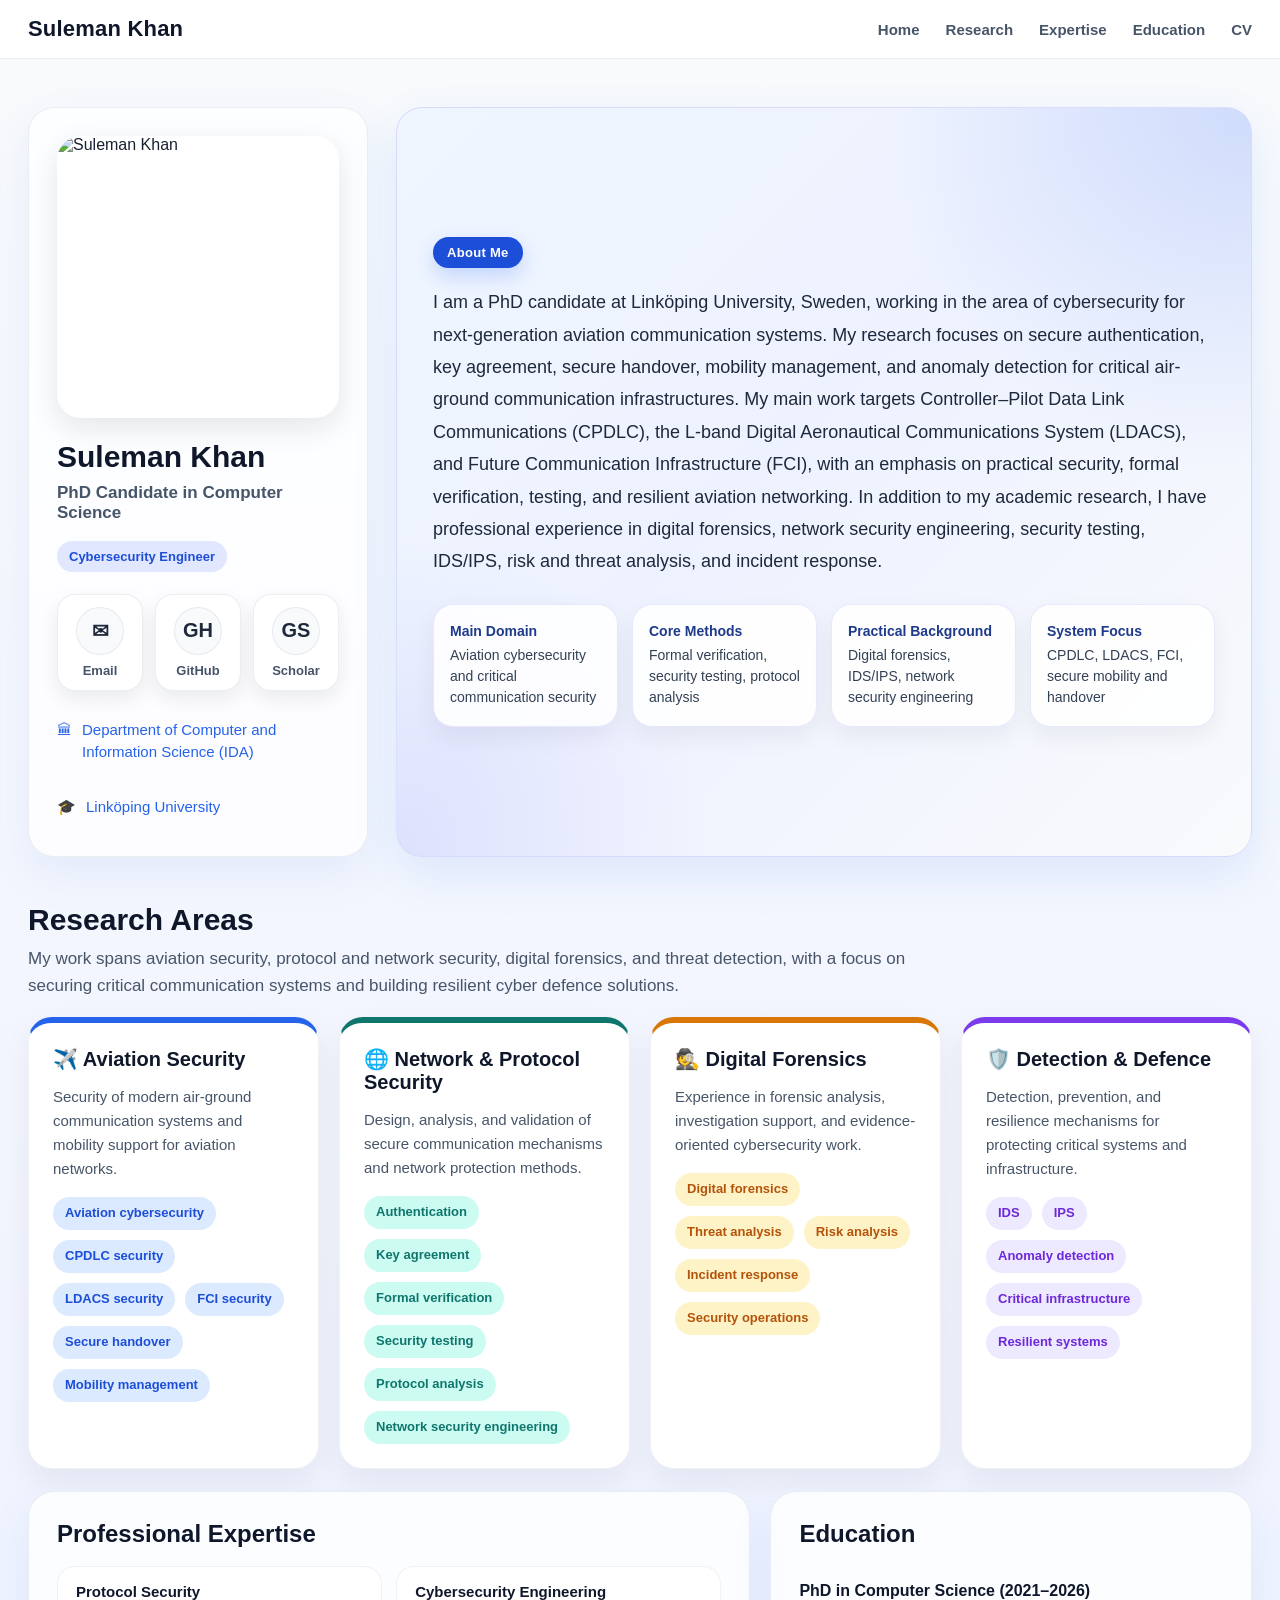
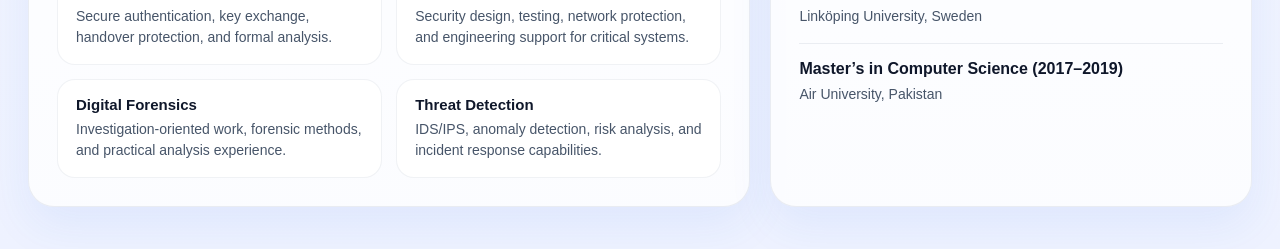
==== index.html @ 6e0d4ca4 "Update index.html" ====
<!DOCTYPE html>
<html lang="en">
<head>
  <meta charset="UTF-8" />
  <meta name="viewport" content="width=device-width, initial-scale=1.0" />
  <title>Suleman Khan</title>
  <style>
    * { box-sizing: border-box; }
    html { scroll-behavior: smooth; }
    body {
      margin: 0;
      font-family: "Segoe UI", Tahoma, Geneva, Verdana, sans-serif;
      background: linear-gradient(180deg, #f8fafc 0%, #eef2ff 100%);
      color: #172033;
    }

    a { color: inherit; }

    .topbar {
      position: sticky;
      top: 0;
      z-index: 100;
      background: rgba(255,255,255,0.92);
      backdrop-filter: blur(10px);
      border-bottom: 1px solid rgba(15, 23, 42, 0.08);
    }

    .topbar-inner {
      max-width: 1380px;
      margin: 0 auto;
      padding: 16px 28px;
      display: flex;
      align-items: center;
      justify-content: space-between;
      gap: 20px;
      flex-wrap: wrap;
    }

    .brand {
      font-size: 22px;
      font-weight: 800;
      color: #0f172a;
      letter-spacing: 0.2px;
    }

    .nav {
      display: flex;
      gap: 26px;
      flex-wrap: wrap;
    }

    .nav a {
      text-decoration: none;
      color: #475569;
      font-size: 15px;
      font-weight: 600;
      transition: color 0.2s ease;
    }

    .nav a:hover {
      color: #2563eb;
    }

    .hero {
      max-width: 1380px;
      margin: 0 auto;
      padding: 48px 28px 26px;
      display: grid;
      grid-template-columns: 340px 1fr;
      gap: 28px;
      align-items: stretch;
    }

    .card {
      background: rgba(255,255,255,0.78);
      border: 1px solid rgba(148, 163, 184, 0.18);
      border-radius: 26px;
      box-shadow: 0 18px 45px rgba(37, 99, 235, 0.08);
    }

    .profile-card {
      padding: 28px;
      display: flex;
      flex-direction: column;
      justify-content: space-between;
      min-height: 100%;
    }

    .profile-photo {
      width: 100%;
      aspect-ratio: 1 / 1;
      border-radius: 24px;
      overflow: hidden;
      background: #fff;
      box-shadow: 0 10px 30px rgba(15, 23, 42, 0.10);
      margin-bottom: 22px;
    }

    .profile-photo img {
      width: 100%;
      height: 100%;
      object-fit: cover;
      display: block;
    }

    .name {
      margin: 0 0 8px;
      font-size: 30px;
      line-height: 1.15;
      color: #0f172a;
    }

    .role {
      font-size: 17px;
      color: #475569;
      font-weight: 600;
      margin-bottom: 18px;
    }

    .mini-tags {
      display: flex;
      flex-wrap: wrap;
      gap: 10px;
      margin-bottom: 22px;
    }

    .mini-tag {
      padding: 8px 12px;
      border-radius: 999px;
      background: #e0e7ff;
      color: #1d4ed8;
      font-size: 13px;
      font-weight: 700;
    }

    .icon-row {
      display: grid;
      grid-template-columns: repeat(3, minmax(0, 1fr));
      gap: 12px;
      margin-bottom: 18px;
    }

    .icon-link {
      text-decoration: none;
      color: inherit;
    }

    .icon-card {
      display: flex;
      flex-direction: column;
      align-items: center;
      gap: 8px;
      padding: 12px 8px;
      border-radius: 18px;
      background: #ffffff;
      border: 1px solid rgba(148, 163, 184, 0.18);
      box-shadow: 0 8px 20px rgba(15, 23, 42, 0.08);
      transition: transform 0.18s ease, border-color 0.18s ease, color 0.18s ease;
    }

    .icon-link:hover .icon-card {
      transform: translateY(-2px);
      border-color: rgba(37, 99, 235, 0.35);
      color: #2563eb;
    }

    .icon-btn {
      width: 48px;
      height: 48px;
      border-radius: 50%;
      background: #f8fafc;
      border: 1px solid rgba(148, 163, 184, 0.18);
      display: inline-flex;
      align-items: center;
      justify-content: center;
      color: #1e293b;
      font-size: 20px;
      font-weight: 800;
    }

    .icon-label {
      font-size: 13px;
      font-weight: 700;
      color: #475569;
      text-align: center;
    }

    .sidebar-links {
      display: grid;
      gap: 12px;
    }

    .sidebar-links a {
      text-decoration: none;
      color: #2563eb;
      font-size: 15px;
      line-height: 1.5;
      display: flex;
      align-items: flex-start;
      gap: 10px;
      padding: 10px 0;
    }

    .hero-main {
      position: relative;
      overflow: hidden;
      padding: 34px 36px;
      display: flex;
      flex-direction: column;
      justify-content: center;
      min-height: 100%;
      background: linear-gradient(135deg, #eff6ff 0%, #eef2ff 45%, #f8fafc 100%);
      border: 1px solid rgba(99, 102, 241, 0.18);
      box-shadow: 0 18px 45px rgba(59, 130, 246, 0.12);
    }

    .hero-main::before {
      content: "";
      position: absolute;
      inset: 0;
      background:
        radial-gradient(circle at top right, rgba(37, 99, 235, 0.16), transparent 32%),
        radial-gradient(circle at bottom left, rgba(99, 102, 241, 0.12), transparent 28%);
      pointer-events: none;
    }

    .eyebrow {
      position: relative;
      z-index: 1;
      display: inline-flex;
      align-items: center;
      width: fit-content;
      padding: 8px 14px;
      border-radius: 999px;
      background: #1d4ed8;
      color: #ffffff;
      font-size: 13px;
      font-weight: 800;
      letter-spacing: 0.3px;
      margin-bottom: 18px;
      box-shadow: 0 8px 20px rgba(37, 99, 235, 0.22);
    }

    .hero-main p {
      position: relative;
      z-index: 1;
      margin: 0;
      font-size: 18px;
      line-height: 1.8;
      color: #1e293b;
      max-width: 980px;
    }

    .highlights {
      margin-top: 26px;
      display: grid;
      grid-template-columns: repeat(4, minmax(0, 1fr));
      gap: 14px;
      position: relative;
      z-index: 1;
    }

    .highlight {
      position: relative;
      z-index: 1;
      background: rgba(255, 255, 255, 0.88);
      border: 1px solid rgba(99, 102, 241, 0.14);
      border-radius: 20px;
      padding: 18px 16px;
      box-shadow: 0 10px 24px rgba(15, 23, 42, 0.06);
    }

    .highlight strong {
      display: block;
      font-size: 14px;
      color: #1e3a8a;
      margin-bottom: 6px;
    }

    .highlight span {
      display: block;
      font-size: 14px;
      color: #334155;
      line-height: 1.5;
    }

    .section-wrap {
      max-width: 1380px;
      margin: 0 auto;
      padding: 0 28px 42px;
    }

    .section-header {
      margin: 20px 0 18px;
    }

    .section-header h3 {
      margin: 0 0 8px;
      font-size: 30px;
      color: #0f172a;
    }

    .section-header p {
      margin: 0;
      color: #475569;
      font-size: 17px;
      line-height: 1.6;
      max-width: 920px;
    }

    .research-grid {
      display: grid;
      grid-template-columns: repeat(4, minmax(0, 1fr));
      gap: 20px;
    }

    .research-card {
      padding: 24px;
      background: #ffffff;
      border-radius: 24px;
      box-shadow: 0 12px 30px rgba(15, 23, 42, 0.06);
      border: 1px solid rgba(148,163,184,0.14);
    }

    .research-card.aviation { border-top: 6px solid #2563eb; }
    .research-card.network { border-top: 6px solid #0f766e; }
    .research-card.forensics { border-top: 6px solid #d97706; }
    .research-card.defence { border-top: 6px solid #7c3aed; }

    .research-card h4 {
      margin: 0 0 14px;
      font-size: 20px;
      color: #0f172a;
    }

    .research-card p {
      margin: 0 0 16px;
      color: #475569;
      font-size: 15px;
      line-height: 1.6;
    }

    .tag-list {
      display: flex;
      flex-wrap: wrap;
      gap: 10px;
    }

    .tag {
      display: inline-flex;
      align-items: center;
      padding: 8px 12px;
      border-radius: 999px;
      font-size: 13px;
      font-weight: 700;
      line-height: 1.3;
    }

    .aviation .tag { background: #dbeafe; color: #1d4ed8; }
    .network .tag { background: #ccfbf1; color: #0f766e; }
    .forensics .tag { background: #fef3c7; color: #b45309; }
    .defence .tag { background: #ede9fe; color: #6d28d9; }

    .bottom-grid {
      margin-top: 22px;
      display: grid;
      grid-template-columns: 1.2fr 0.8fr;
      gap: 20px;
    }

    .wide-card,
    .side-card {
      padding: 28px;
    }

    .wide-card h4,
    .side-card h4 {
      margin: 0 0 18px;
      font-size: 24px;
      color: #0f172a;
    }

    .expertise-grid {
      display: grid;
      grid-template-columns: repeat(2, minmax(0, 1fr));
      gap: 14px;
    }

    .expertise-item {
      background: #ffffff;
      border: 1px solid rgba(148,163,184,0.14);
      border-radius: 18px;
      padding: 16px 18px;
    }

    .expertise-item strong {
      display: block;
      font-size: 15px;
      color: #0f172a;
      margin-bottom: 6px;
    }

    .expertise-item span {
      display: block;
      font-size: 14px;
      color: #475569;
      line-height: 1.5;
    }

    .edu-item {
      padding: 16px 0;
      border-bottom: 1px solid rgba(148,163,184,0.18);
    }

    .edu-item:last-child {
      border-bottom: none;
      padding-bottom: 0;
    }

    .edu-degree {
      font-size: 16px;
      font-weight: 800;
      color: #0f172a;
      margin-bottom: 6px;
    }

    .edu-place {
      color: #475569;
      font-size: 14px;
      line-height: 1.5;
    }

    @media (max-width: 1200px) {
      .hero {
        grid-template-columns: 300px 1fr;
      }

      .research-grid {
        grid-template-columns: repeat(2, minmax(0, 1fr));
      }

      .highlights {
        grid-template-columns: repeat(2, minmax(0, 1fr));
      }
    }

    @media (max-width: 920px) {
      .hero {
        grid-template-columns: 1fr;
      }

      .bottom-grid {
        grid-template-columns: 1fr;
      }

      .expertise-grid {
        grid-template-columns: 1fr;
      }
    }

    @media (max-width: 700px) {
      .topbar-inner,
      .hero,
      .section-wrap {
        padding-left: 16px;
        padding-right: 16px;
      }

      .hero {
        padding-top: 24px;
      }

      .hero-main,
      .profile-card,
      .wide-card,
      .side-card {
        padding: 22px;
      }

      .research-grid,
      .highlights {
        grid-template-columns: 1fr;
      }
    }
  </style>
</head>
<body>
  <header class="topbar">
    <div class="topbar-inner">
      <div class="brand">Suleman Khan</div>
      <nav class="nav">
        <a href="#home">Home</a>
        <a href="pages/publications.html">Research</a>
        <a href="#expertise">Expertise</a>
        <a href="#education">Education</a>
        <a href="#cv">CV</a>
      </nav>
    </div>
  </header>

  <section class="hero" id="home">
    <aside class="card profile-card">
      <div>
        <div class="profile-photo">
          <img src="profile.jpg" alt="Suleman Khan" />
        </div>

        <h1 class="name">Suleman Khan</h1>
        <div class="role">PhD Candidate in Computer Science</div>

        <div class="mini-tags">
          <span class="mini-tag">Cybersecurity Engineer</span>
        </div>
      </div>

      <div>
        <div class="icon-row">
          <a class="icon-link" href="mailto:sulemankhan@ieee.org" aria-label="Email Suleman Khan">
            <div class="icon-card">
              <span class="icon-btn">✉</span>
              <span class="icon-label">Email</span>
            </div>
          </a>
          <a class="icon-link" href="https://github.com/sulemankhan354" target="_blank" aria-label="Open GitHub profile">
            <div class="icon-card">
              <span class="icon-btn">GH</span>
              <span class="icon-label">GitHub</span>
            </div>
          </a>
          <a class="icon-link" href="https://scholar.google.com/" target="_blank" aria-label="Open Google Scholar">
            <div class="icon-card">
              <span class="icon-btn">GS</span>
              <span class="icon-label">Scholar</span>
            </div>
          </a>
        </div>

        <div class="sidebar-links">
          <a href="https://liu.se/en/organisation/liu/ida" target="_blank">
            <span>🏛</span>
            <span>Department of Computer and Information Science (IDA)</span>
          </a>
          <a href="https://liu.se/en" target="_blank">
            <span>🎓</span>
            <span>Linköping University</span>
          </a>
        </div>
      </div>
    </aside>

    <div class="card hero-main">
      <div class="eyebrow">About Me</div>
      <p>
        I am a PhD candidate at Linköping University, Sweden, working in the area of cybersecurity for next-generation aviation communication systems. My research focuses on secure authentication, key agreement, secure handover, mobility management, and anomaly detection for critical air-ground communication infrastructures. My main work targets Controller–Pilot Data Link Communications (CPDLC), the L-band Digital Aeronautical Communications System (LDACS), and Future Communication Infrastructure (FCI), with an emphasis on practical security, formal verification, testing, and resilient aviation networking. In addition to my academic research, I have professional experience in digital forensics, network security engineering, security testing, IDS/IPS, risk and threat analysis, and incident response.
      </p>

      <div class="highlights">
        <div class="highlight">
          <strong>Main Domain</strong>
          <span>Aviation cybersecurity and critical communication security</span>
        </div>
        <div class="highlight">
          <strong>Core Methods</strong>
          <span>Formal verification, security testing, protocol analysis</span>
        </div>
        <div class="highlight">
          <strong>Practical Background</strong>
          <span>Digital forensics, IDS/IPS, network security engineering</span>
        </div>
        <div class="highlight">
          <strong>System Focus</strong>
          <span>CPDLC, LDACS, FCI, secure mobility and handover</span>
        </div>
      </div>
    </div>
  </section>

  <section class="section-wrap" id="research">
    <div class="section-header">
      <h3>Research Areas</h3>
      <p>
        My work spans aviation security, protocol and network security, digital forensics, and threat detection, with a focus on securing critical communication systems and building resilient cyber defence solutions.
      </p>
    </div>

    <div class="research-grid">
      <div class="research-card aviation">
        <h4>✈️ Aviation Security</h4>
        <p>Security of modern air-ground communication systems and mobility support for aviation networks.</p>
        <div class="tag-list">
          <span class="tag">Aviation cybersecurity</span>
          <span class="tag">CPDLC security</span>
          <span class="tag">LDACS security</span>
          <span class="tag">FCI security</span>
          <span class="tag">Secure handover</span>
          <span class="tag">Mobility management</span>
        </div>
      </div>

      <div class="research-card network">
        <h4>🌐 Network & Protocol Security</h4>
        <p>Design, analysis, and validation of secure communication mechanisms and network protection methods.</p>
        <div class="tag-list">
          <span class="tag">Authentication</span>
          <span class="tag">Key agreement</span>
          <span class="tag">Formal verification</span>
          <span class="tag">Security testing</span>
          <span class="tag">Protocol analysis</span>
          <span class="tag">Network security engineering</span>
        </div>
      </div>

      <div class="research-card forensics">
        <h4>🕵️ Digital Forensics</h4>
        <p>Experience in forensic analysis, investigation support, and evidence-oriented cybersecurity work.</p>
        <div class="tag-list">
          <span class="tag">Digital forensics</span>
          <span class="tag">Threat analysis</span>
          <span class="tag">Risk analysis</span>
          <span class="tag">Incident response</span>
          <span class="tag">Security operations</span>
        </div>
      </div>

      <div class="research-card defence">
        <h4>🛡️ Detection & Defence</h4>
        <p>Detection, prevention, and resilience mechanisms for protecting critical systems and infrastructure.</p>
        <div class="tag-list">
          <span class="tag">IDS</span>
          <span class="tag">IPS</span>
          <span class="tag">Anomaly detection</span>
          <span class="tag">Critical infrastructure</span>
          <span class="tag">Resilient systems</span>
        </div>
      </div>
    </div>

    <div class="bottom-grid">
      <div class="card wide-card" id="expertise">
        <h4>Professional Expertise</h4>
        <div class="expertise-grid">
          <div class="expertise-item">
            <strong>Protocol Security</strong>
            <span>Secure authentication, key exchange, handover protection, and formal analysis.</span>
          </div>
          <div class="expertise-item">
            <strong>Cybersecurity Engineering</strong>
            <span>Security design, testing, network protection, and engineering support for critical systems.</span>
          </div>
          <div class="expertise-item">
            <strong>Digital Forensics</strong>
            <span>Investigation-oriented work, forensic methods, and practical analysis experience.</span>
          </div>
          <div class="expertise-item">
            <strong>Threat Detection</strong>
            <span>IDS/IPS, anomaly detection, risk analysis, and incident response capabilities.</span>
          </div>
        </div>
      </div>

      <div class="card side-card" id="education">
        <h4>Education</h4>
        <div class="edu-item">
          <div class="edu-degree">PhD in Computer Science (2021–2026)</div>
          <div class="edu-place">Linköping University, Sweden</div>
        </div>
        <div class="edu-item">
          <div class="edu-degree">Master’s in Computer Science (2017–2019)</div>
          <div class="edu-place">Air University, Pakistan</div>
        </div>
      </div>
    </div>
  </section>
</body>
</html>
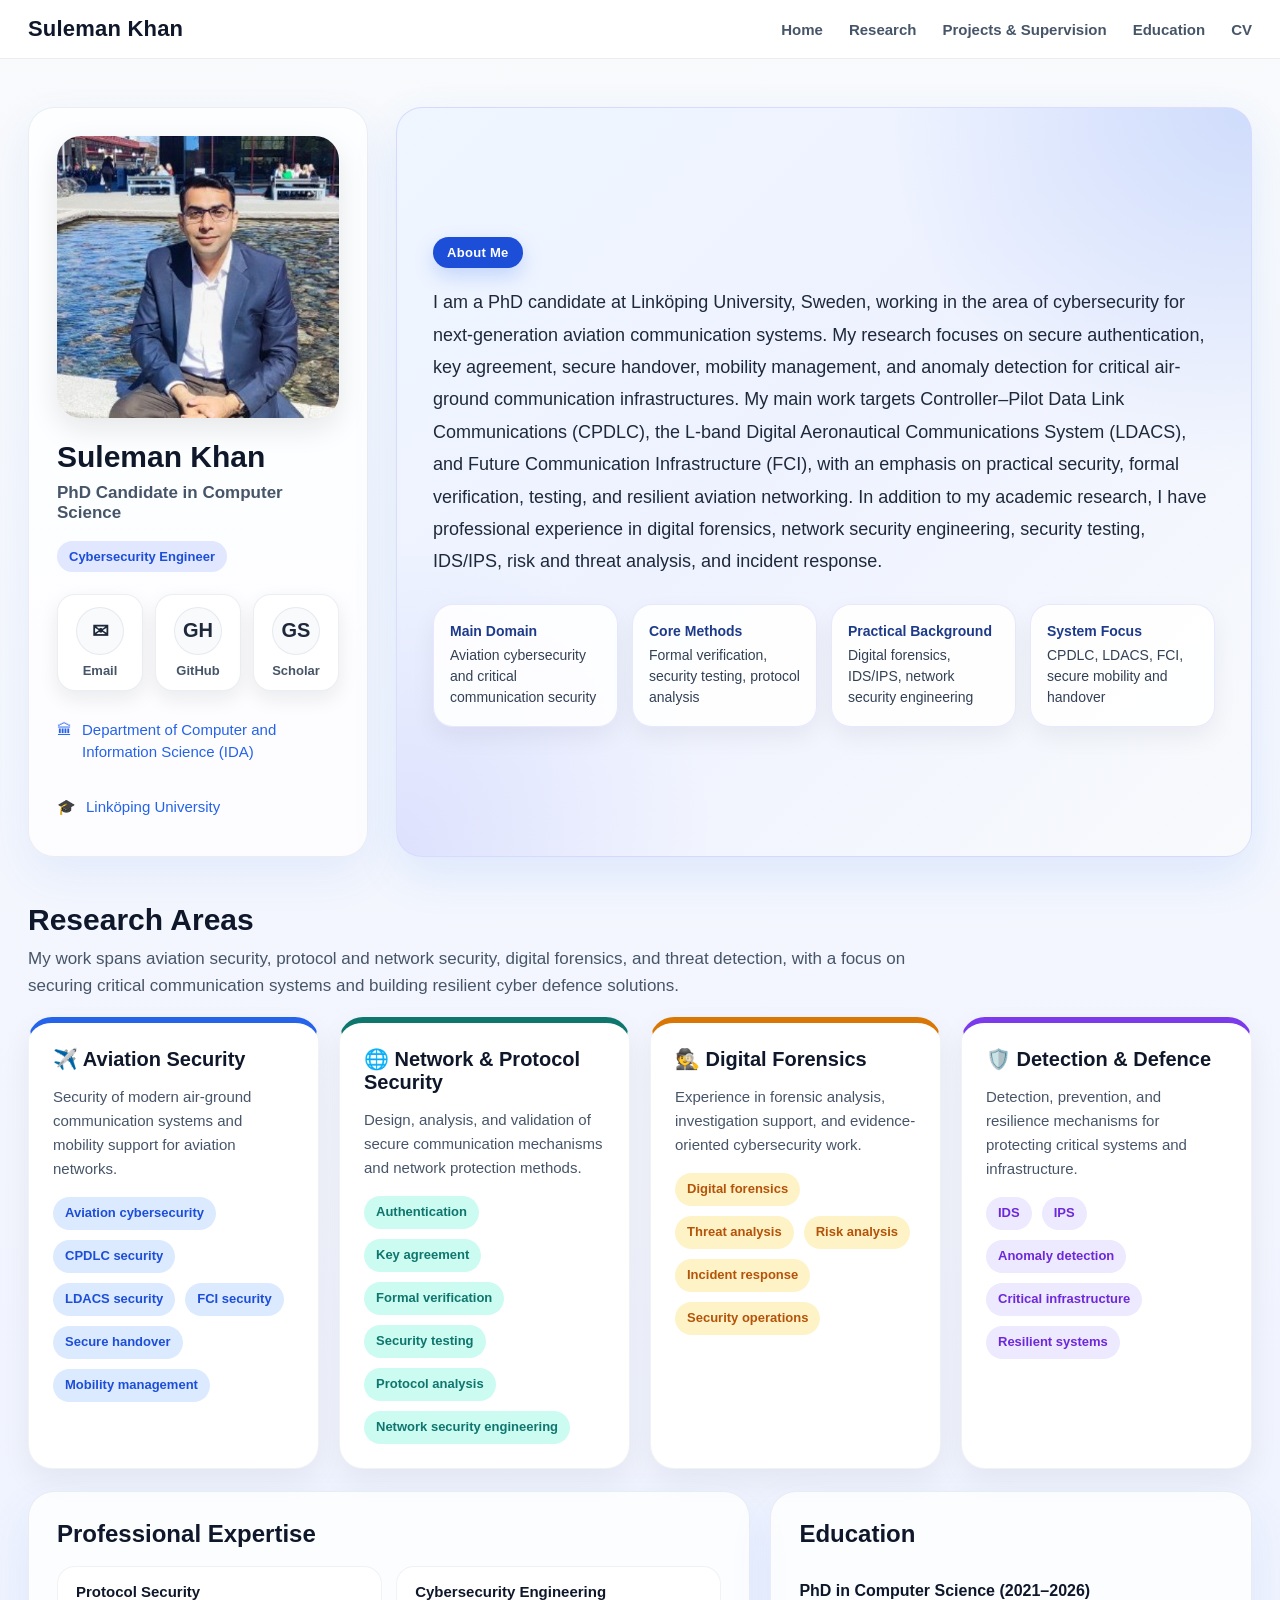
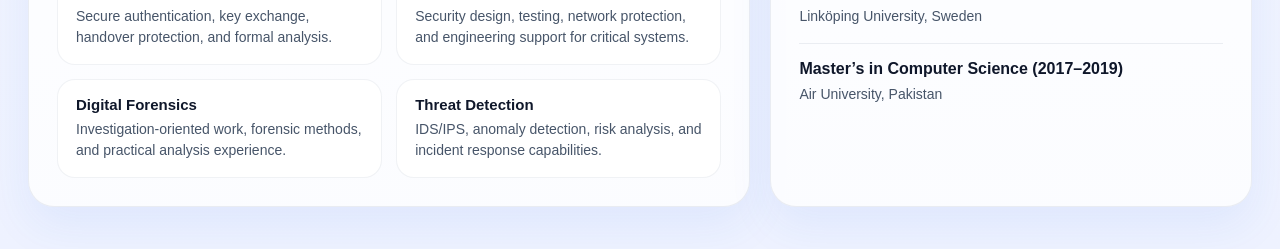
==== commit 1fc383b0: "Update index.html" ====
--- a/index.html
+++ b/index.html
@@ -491,7 +491,7 @@
       <nav class="nav">
         <a href="#home">Home</a>
         <a href="pages/publications.html">Research</a>
-        <a href="#expertise">Expertise</a>
+        <a href="projects-supervision-awards.html">Projects & Supervision</a>
         <a href="#education">Education</a>
         <a href="#cv">CV</a>
       </nav>
@@ -502,7 +502,7 @@
     <aside class="card profile-card">
       <div>
         <div class="profile-photo">
-          <img src="profile.jpg" alt="Suleman Khan" />
+          <img src="./profile.jpg" alt="Suleman Khan" />
         </div>
 
         <h1 class="name">Suleman Khan</h1>
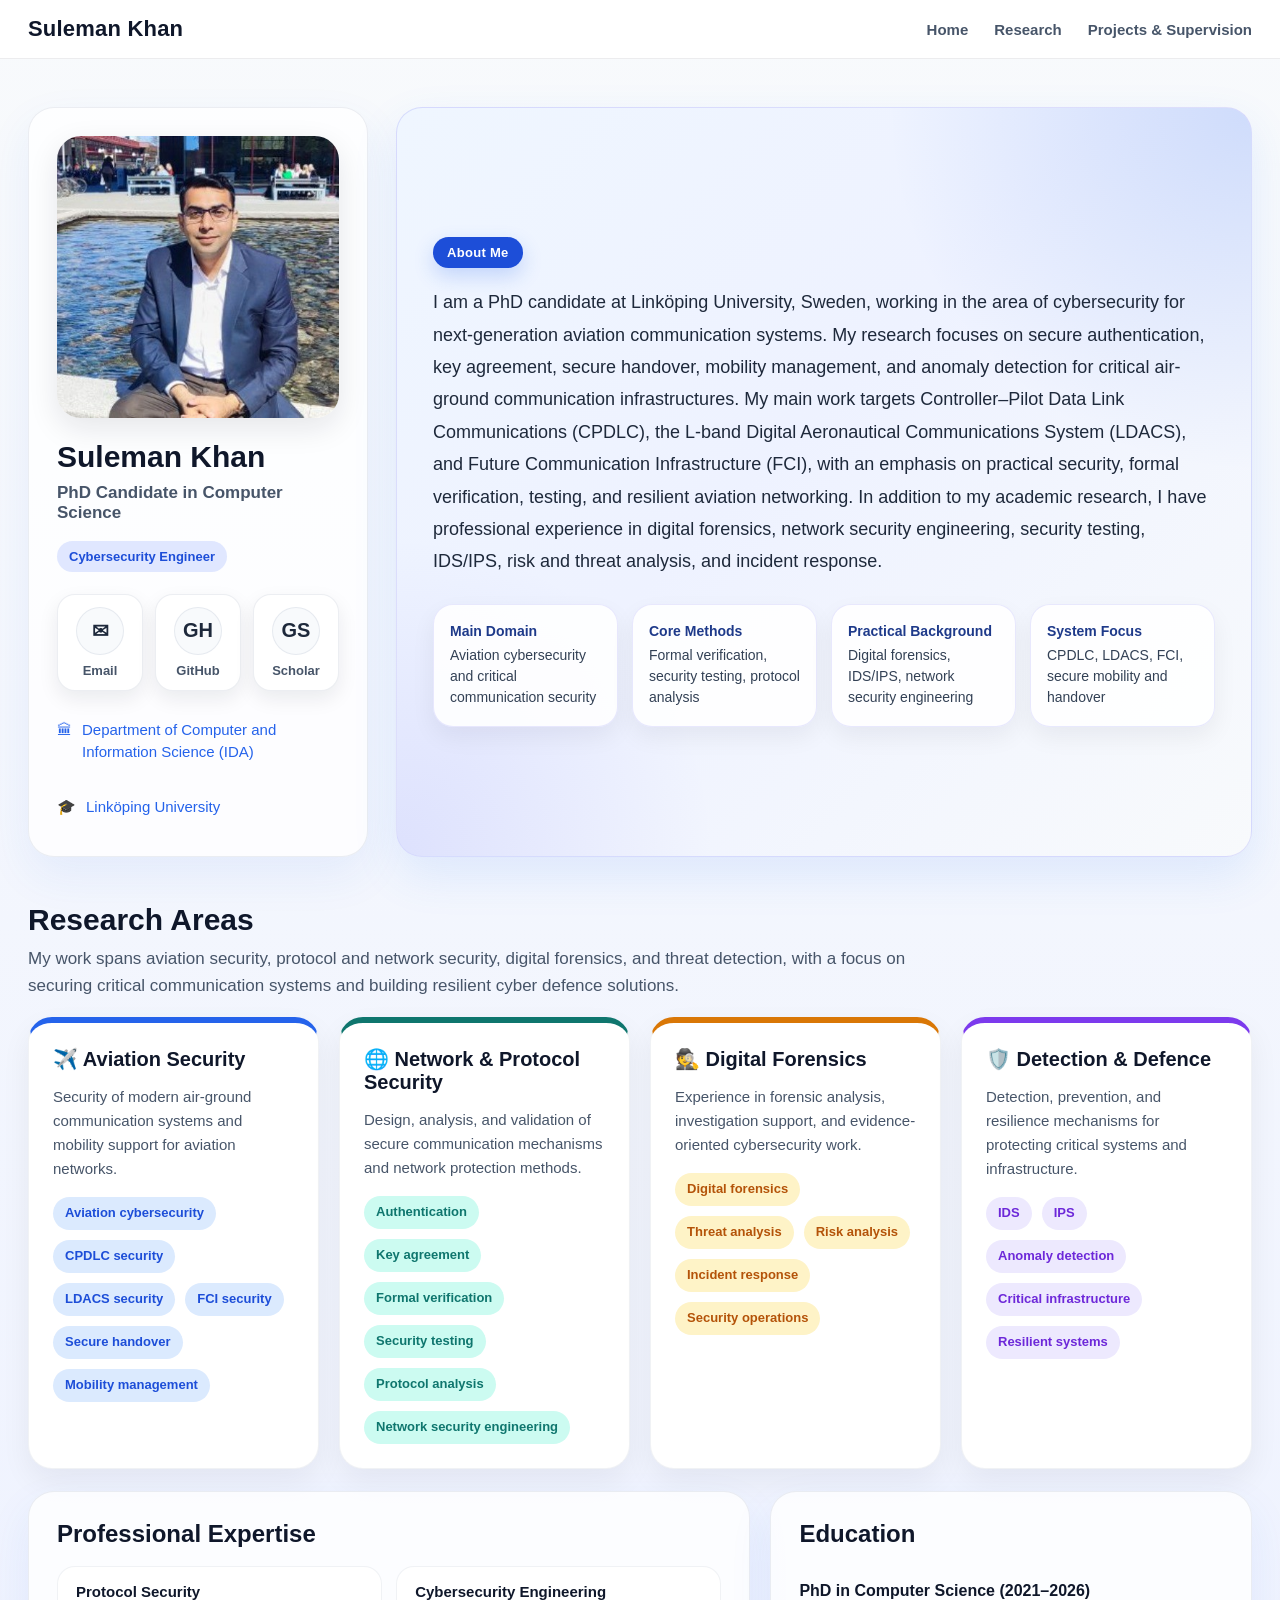
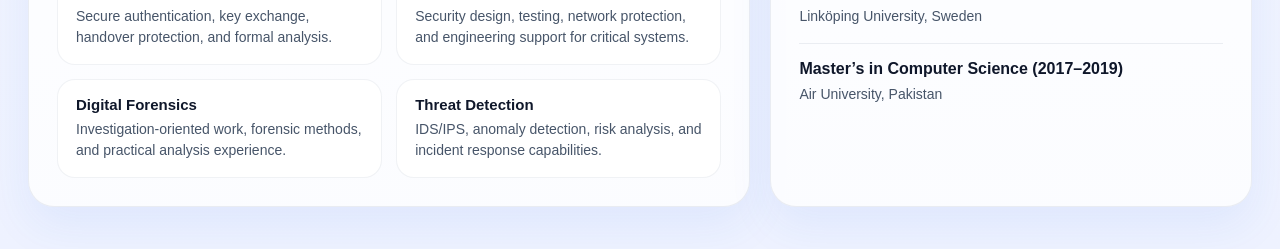
==== commit 00626397: "Update index.html" ====
--- a/index.html
+++ b/index.html
@@ -491,9 +491,8 @@
       <nav class="nav">
         <a href="#home">Home</a>
         <a href="pages/publications.html">Research</a>
-        <a href="projects-supervision-awards.html">Projects & Supervision</a>
-        <a href="#education">Education</a>
-        <a href="#cv">CV</a>
+        <a href="projects-supervision.html">Projects & Supervision</a>
+      
       </nav>
     </div>
   </header>
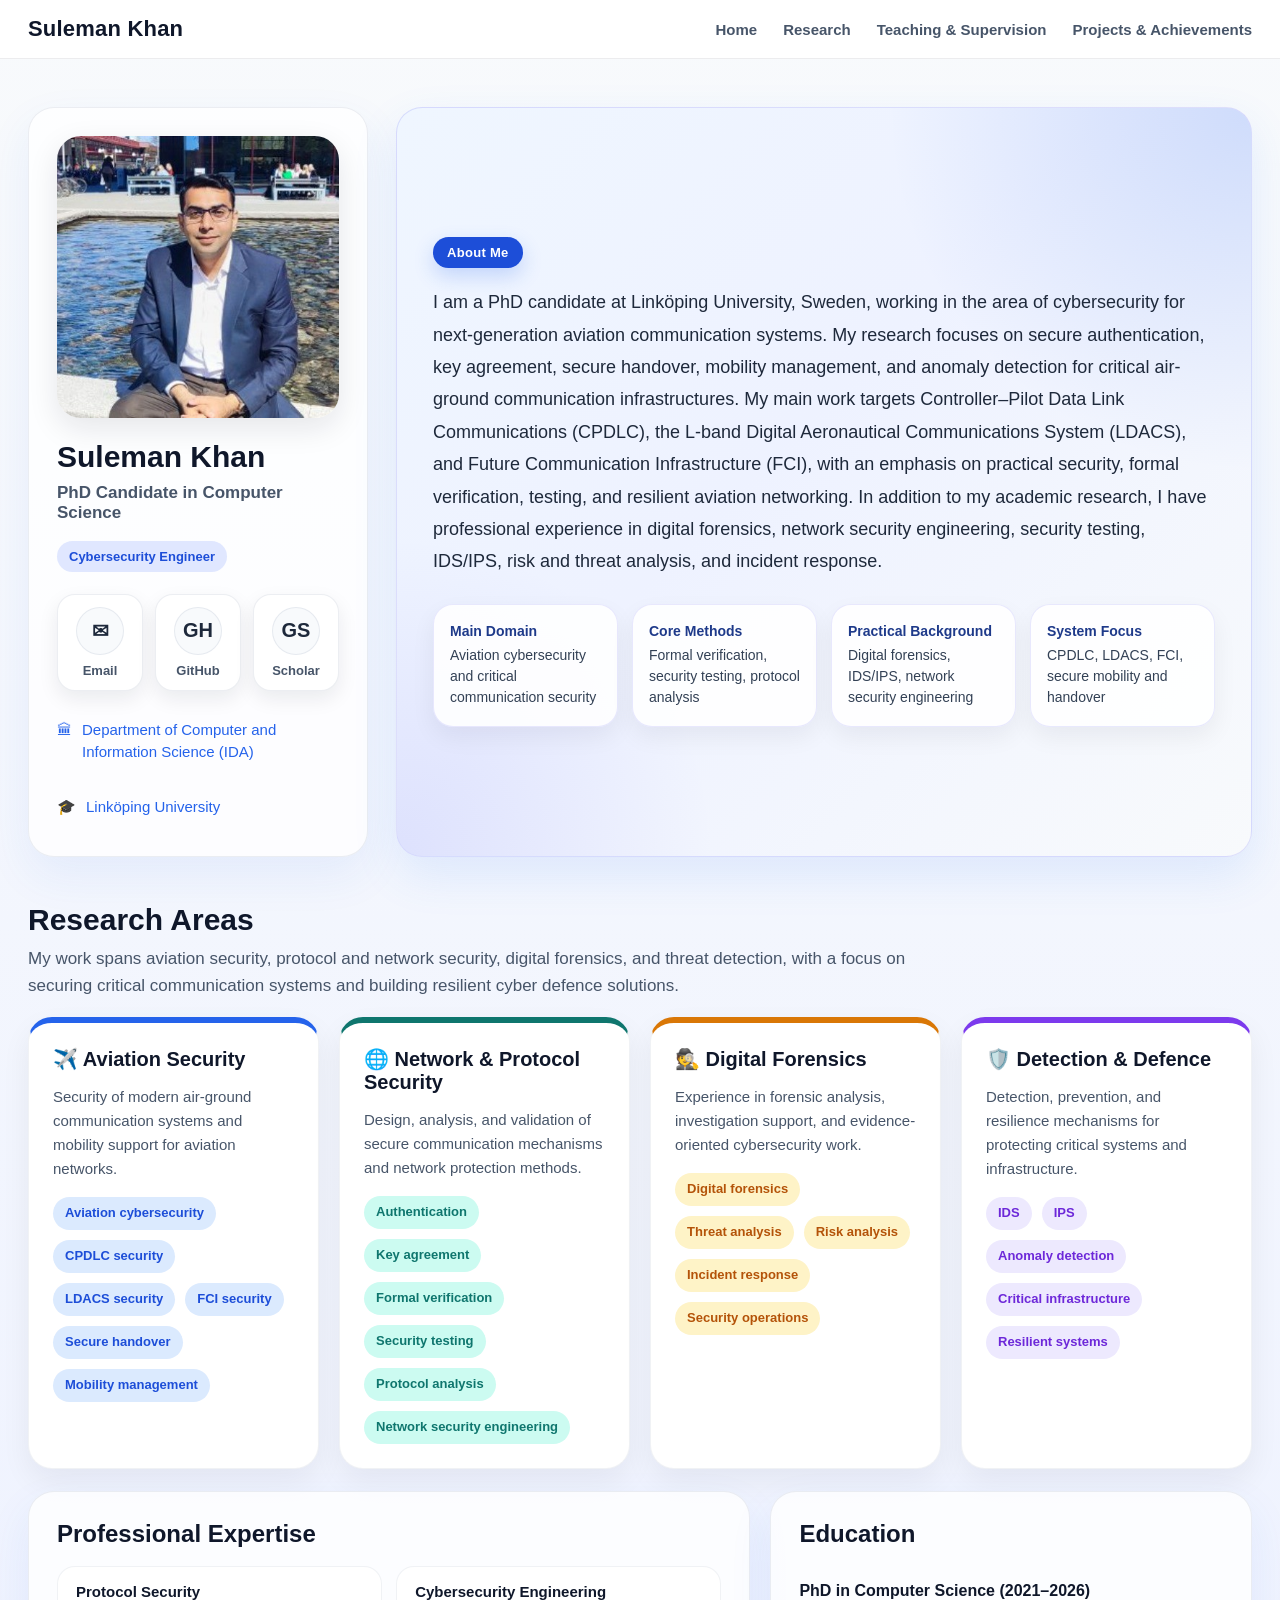
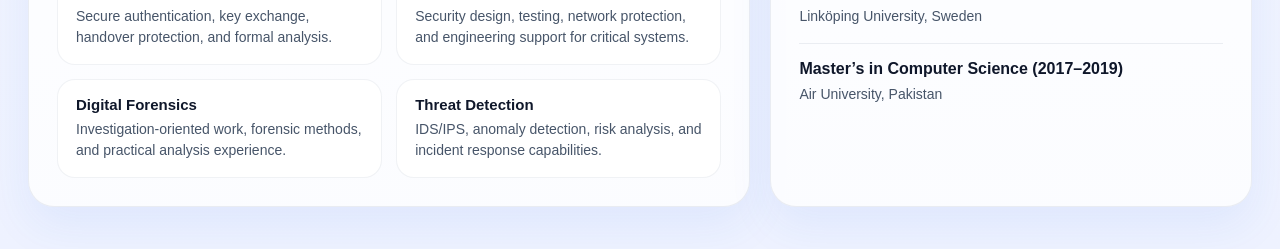
==== commit ea5f65aa: "Update index.html" ====
--- a/index.html
+++ b/index.html
@@ -488,12 +488,12 @@
   <header class="topbar">
     <div class="topbar-inner">
       <div class="brand">Suleman Khan</div>
-      <nav class="nav">
-        <a href="#home">Home</a>
-        <a href="pages/publications.html">Research</a>
-        <a href="projects-supervision.html">Projects & Supervision</a>
-      
-      </nav>
+    <nav class="nav">
+  <a href="index.html">Home</a>
+  <a href="pages/publications.html">Research</a>
+  <a href="projects-supervision.html">Teaching & Supervision</a>
+  <a href="projects-achievements.html">Projects & Achievements</a>
+</nav>
     </div>
   </header>
 
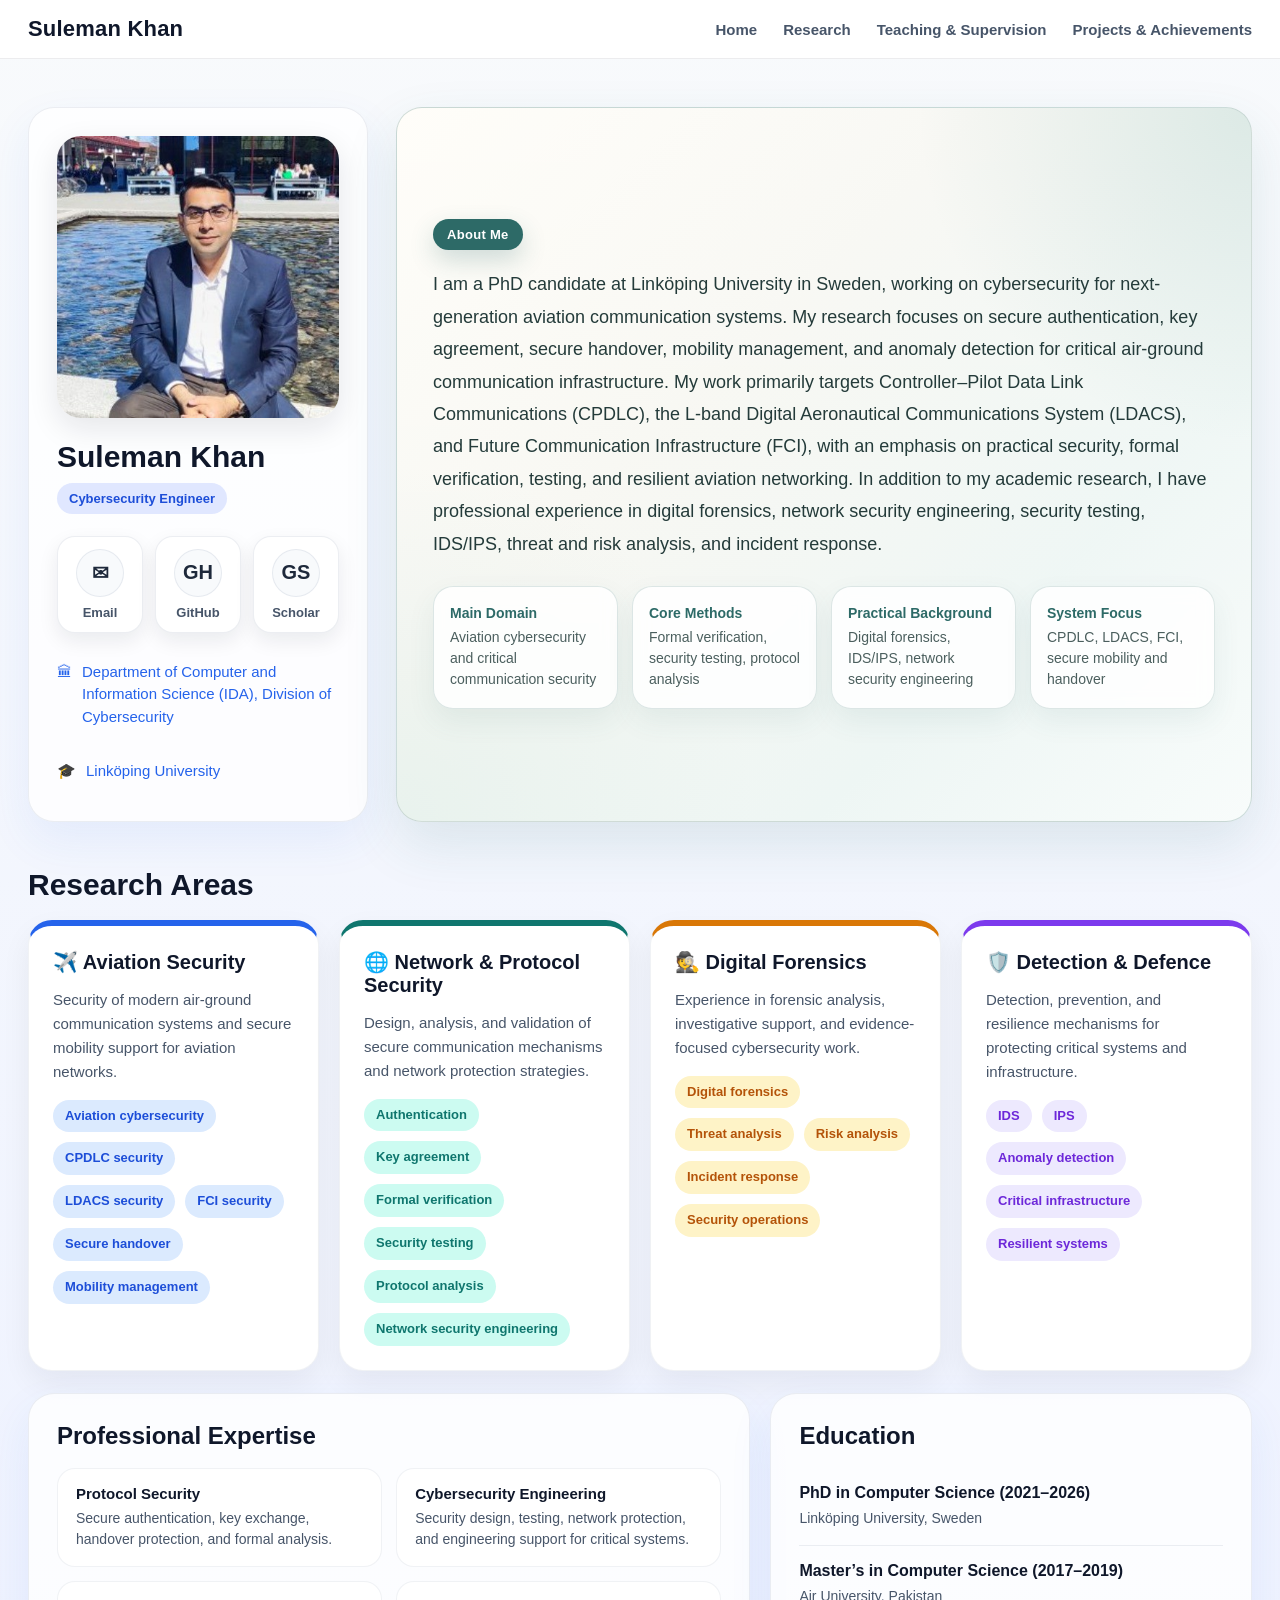
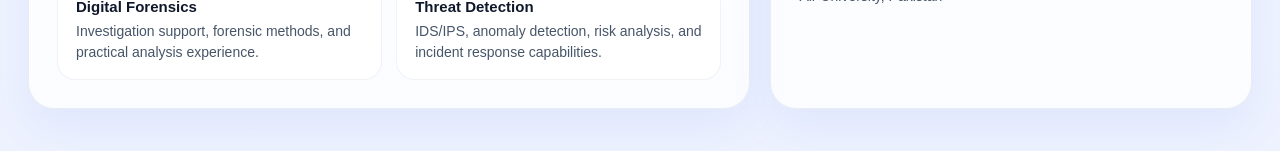
==== commit c9f9e1e4: "Update index.html" ====
--- a/index.html
+++ b/index.html
@@ -209,9 +209,9 @@
       flex-direction: column;
       justify-content: center;
       min-height: 100%;
-      background: linear-gradient(135deg, #eff6ff 0%, #eef2ff 45%, #f8fafc 100%);
-      border: 1px solid rgba(99, 102, 241, 0.18);
-      box-shadow: 0 18px 45px rgba(59, 130, 246, 0.12);
+      background: linear-gradient(135deg, #fffdf8 0%, #f7f7f2 38%, #eef6f4 72%, #f8fcfb 100%);
+      border: 1px solid rgba(45, 106, 103, 0.22);
+      box-shadow: 0 22px 54px rgba(45, 106, 103, 0.12);
     }
 
     .hero-main::before {
@@ -219,8 +219,9 @@
       position: absolute;
       inset: 0;
       background:
-        radial-gradient(circle at top right, rgba(37, 99, 235, 0.16), transparent 32%),
-        radial-gradient(circle at bottom left, rgba(99, 102, 241, 0.12), transparent 28%);
+        radial-gradient(circle at top right, rgba(111, 168, 159, 0.18), transparent 30%),
+        radial-gradient(circle at bottom left, rgba(200, 230, 224, 0.28), transparent 32%),
+        linear-gradient(180deg, rgba(255, 255, 255, 0.18), rgba(255, 255, 255, 0));
       pointer-events: none;
     }
 
@@ -232,13 +233,13 @@
       width: fit-content;
       padding: 8px 14px;
       border-radius: 999px;
-      background: #1d4ed8;
+      background: #2d6a67;
       color: #ffffff;
       font-size: 13px;
       font-weight: 800;
       letter-spacing: 0.3px;
       margin-bottom: 18px;
-      box-shadow: 0 8px 20px rgba(37, 99, 235, 0.22);
+      box-shadow: 0 10px 24px rgba(45, 106, 103, 0.22);
     }
 
     .hero-main p {
@@ -247,7 +248,7 @@
       margin: 0;
       font-size: 18px;
       line-height: 1.8;
-      color: #1e293b;
+      color: #243b3a;
       max-width: 980px;
     }
 
@@ -263,24 +264,25 @@
     .highlight {
       position: relative;
       z-index: 1;
-      background: rgba(255, 255, 255, 0.88);
-      border: 1px solid rgba(99, 102, 241, 0.14);
+      background: rgba(255, 255, 255, 0.86);
+      border: 1px solid rgba(45, 106, 103, 0.16);
       border-radius: 20px;
       padding: 18px 16px;
-      box-shadow: 0 10px 24px rgba(15, 23, 42, 0.06);
+      box-shadow: 0 12px 28px rgba(45, 106, 103, 0.08);
+      backdrop-filter: blur(8px);
     }
 
     .highlight strong {
       display: block;
       font-size: 14px;
-      color: #1e3a8a;
+      color: #2d6a67;
       margin-bottom: 6px;
     }
 
     .highlight span {
       display: block;
       font-size: 14px;
-      color: #334155;
+      color: #4b5f5e;
       line-height: 1.5;
     }
 
@@ -488,12 +490,12 @@
   <header class="topbar">
     <div class="topbar-inner">
       <div class="brand">Suleman Khan</div>
-    <nav class="nav">
-  <a href="index.html">Home</a>
-  <a href="pages/publications.html">Research</a>
-  <a href="projects-supervision.html">Teaching & Supervision</a>
-  <a href="projects-achievements.html">Projects & Achievements</a>
-</nav>
+      <nav class="nav">
+        <a href="index.html">Home</a>
+        <a href="pages/publications.html">Research</a>
+        <a href="projects-supervision.html">Teaching &amp; Supervision</a>
+        <a href="projects-achievements.html">Projects &amp; Achievements</a>
+      </nav>
     </div>
   </header>
 
@@ -505,7 +507,6 @@
         </div>
 
         <h1 class="name">Suleman Khan</h1>
-        <div class="role">PhD Candidate in Computer Science</div>
 
         <div class="mini-tags">
           <span class="mini-tag">Cybersecurity Engineer</span>
@@ -537,7 +538,7 @@
         <div class="sidebar-links">
           <a href="https://liu.se/en/organisation/liu/ida" target="_blank">
             <span>🏛</span>
-            <span>Department of Computer and Information Science (IDA)</span>
+            <span>Department of Computer and Information Science (IDA), Division of Cybersecurity</span>
           </a>
           <a href="https://liu.se/en" target="_blank">
             <span>🎓</span>
@@ -550,7 +551,7 @@
     <div class="card hero-main">
       <div class="eyebrow">About Me</div>
       <p>
-        I am a PhD candidate at Linköping University, Sweden, working in the area of cybersecurity for next-generation aviation communication systems. My research focuses on secure authentication, key agreement, secure handover, mobility management, and anomaly detection for critical air-ground communication infrastructures. My main work targets Controller–Pilot Data Link Communications (CPDLC), the L-band Digital Aeronautical Communications System (LDACS), and Future Communication Infrastructure (FCI), with an emphasis on practical security, formal verification, testing, and resilient aviation networking. In addition to my academic research, I have professional experience in digital forensics, network security engineering, security testing, IDS/IPS, risk and threat analysis, and incident response.
+        I am a PhD candidate at Linköping University in Sweden, working on cybersecurity for next-generation aviation communication systems. My research focuses on secure authentication, key agreement, secure handover, mobility management, and anomaly detection for critical air-ground communication infrastructure. My work primarily targets Controller–Pilot Data Link Communications (CPDLC), the L-band Digital Aeronautical Communications System (LDACS), and Future Communication Infrastructure (FCI), with an emphasis on practical security, formal verification, testing, and resilient aviation networking. In addition to my academic research, I have professional experience in digital forensics, network security engineering, security testing, IDS/IPS, threat and risk analysis, and incident response.
       </p>
 
       <div class="highlights">
@@ -577,15 +578,12 @@
   <section class="section-wrap" id="research">
     <div class="section-header">
       <h3>Research Areas</h3>
-      <p>
-        My work spans aviation security, protocol and network security, digital forensics, and threat detection, with a focus on securing critical communication systems and building resilient cyber defence solutions.
-      </p>
     </div>
 
     <div class="research-grid">
       <div class="research-card aviation">
         <h4>✈️ Aviation Security</h4>
-        <p>Security of modern air-ground communication systems and mobility support for aviation networks.</p>
+        <p>Security of modern air-ground communication systems and secure mobility support for aviation networks.</p>
         <div class="tag-list">
           <span class="tag">Aviation cybersecurity</span>
           <span class="tag">CPDLC security</span>
@@ -597,8 +595,8 @@
       </div>
 
       <div class="research-card network">
-        <h4>🌐 Network & Protocol Security</h4>
-        <p>Design, analysis, and validation of secure communication mechanisms and network protection methods.</p>
+        <h4>🌐 Network &amp; Protocol Security</h4>
+        <p>Design, analysis, and validation of secure communication mechanisms and network protection strategies.</p>
         <div class="tag-list">
           <span class="tag">Authentication</span>
           <span class="tag">Key agreement</span>
@@ -611,7 +609,7 @@
 
       <div class="research-card forensics">
         <h4>🕵️ Digital Forensics</h4>
-        <p>Experience in forensic analysis, investigation support, and evidence-oriented cybersecurity work.</p>
+        <p>Experience in forensic analysis, investigative support, and evidence-focused cybersecurity work.</p>
         <div class="tag-list">
           <span class="tag">Digital forensics</span>
           <span class="tag">Threat analysis</span>
@@ -622,7 +620,7 @@
       </div>
 
       <div class="research-card defence">
-        <h4>🛡️ Detection & Defence</h4>
+        <h4>🛡️ Detection &amp; Defence</h4>
         <p>Detection, prevention, and resilience mechanisms for protecting critical systems and infrastructure.</p>
         <div class="tag-list">
           <span class="tag">IDS</span>
@@ -648,7 +646,7 @@
           </div>
           <div class="expertise-item">
             <strong>Digital Forensics</strong>
-            <span>Investigation-oriented work, forensic methods, and practical analysis experience.</span>
+            <span>Investigation support, forensic methods, and practical analysis experience.</span>
           </div>
           <div class="expertise-item">
             <strong>Threat Detection</strong>
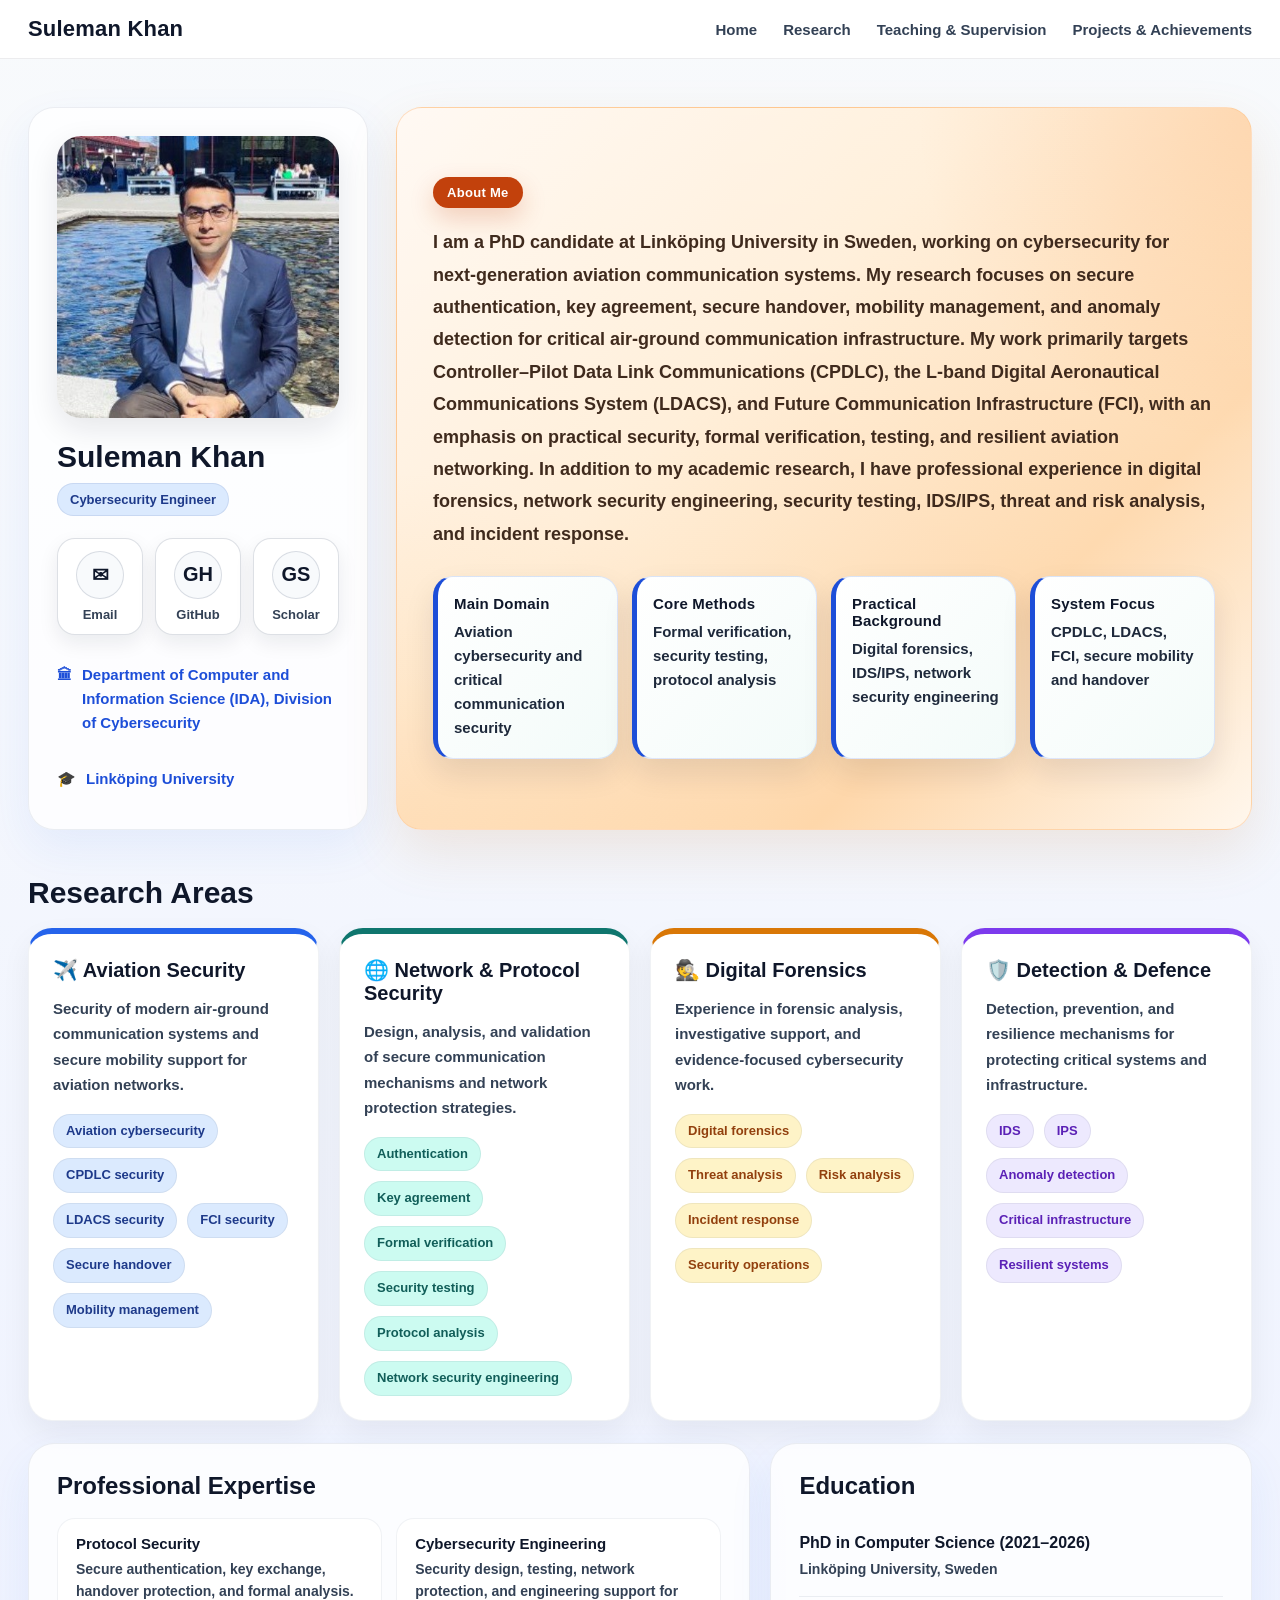
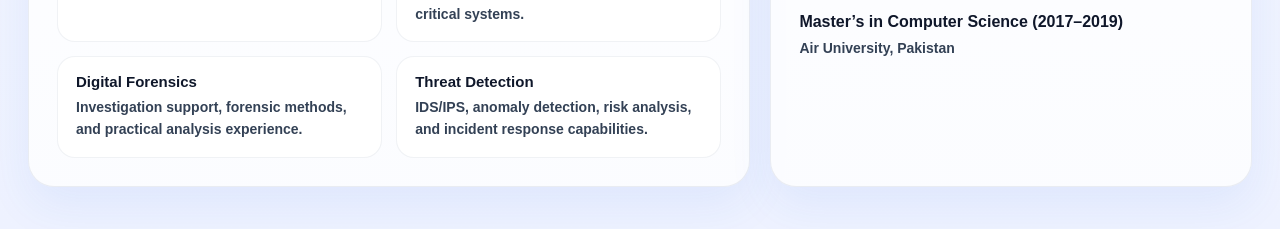
==== commit e609b6d0: "Update index.html" ====
--- a/index.html
+++ b/index.html
@@ -51,9 +51,9 @@
 
     .nav a {
       text-decoration: none;
-      color: #475569;
+      color: #334155;
       font-size: 15px;
-      font-weight: 600;
+      font-weight: 700;
       transition: color 0.2s ease;
     }
 
@@ -127,10 +127,11 @@
     .mini-tag {
       padding: 8px 12px;
       border-radius: 999px;
-      background: #e0e7ff;
-      color: #1d4ed8;
+      background: #dbeafe;
+      color: #1e3a8a;
       font-size: 13px;
-      font-weight: 700;
+      font-weight: 800;
+      border: 1px solid rgba(30, 58, 138, 0.10);
     }
 
     .icon-row {
@@ -153,7 +154,7 @@
       padding: 12px 8px;
       border-radius: 18px;
       background: #ffffff;
-      border: 1px solid rgba(148, 163, 184, 0.18);
+      border: 1px solid rgba(100, 116, 139, 0.22);
       box-shadow: 0 8px 20px rgba(15, 23, 42, 0.08);
       transition: transform 0.18s ease, border-color 0.18s ease, color 0.18s ease;
     }
@@ -169,19 +170,19 @@
       height: 48px;
       border-radius: 50%;
       background: #f8fafc;
-      border: 1px solid rgba(148, 163, 184, 0.18);
+      border: 1px solid rgba(100, 116, 139, 0.22);
       display: inline-flex;
       align-items: center;
       justify-content: center;
-      color: #1e293b;
+      color: #0f172a;
       font-size: 20px;
       font-weight: 800;
     }
 
     .icon-label {
       font-size: 13px;
-      font-weight: 700;
-      color: #475569;
+      font-weight: 800;
+      color: #334155;
       text-align: center;
     }
 
@@ -192,9 +193,10 @@
 
     .sidebar-links a {
       text-decoration: none;
-      color: #2563eb;
+      color: #1d4ed8;
       font-size: 15px;
-      line-height: 1.5;
+      font-weight: 700;
+      line-height: 1.6;
       display: flex;
       align-items: flex-start;
       gap: 10px;
@@ -209,9 +211,9 @@
       flex-direction: column;
       justify-content: center;
       min-height: 100%;
-      background: linear-gradient(135deg, #fffdf8 0%, #f7f7f2 38%, #eef6f4 72%, #f8fcfb 100%);
-      border: 1px solid rgba(45, 106, 103, 0.22);
-      box-shadow: 0 22px 54px rgba(45, 106, 103, 0.12);
+      background: linear-gradient(135deg, #fff8f1 0%, #ffedd5 38%, #fed7aa 72%, #fff7ed 100%);
+      border: 1px solid rgba(251, 146, 60, 0.26);
+      box-shadow: 0 22px 54px rgba(194, 120, 43, 0.14);
     }
 
     .hero-main::before {
@@ -219,8 +221,8 @@
       position: absolute;
       inset: 0;
       background:
-        radial-gradient(circle at top right, rgba(111, 168, 159, 0.18), transparent 30%),
-        radial-gradient(circle at bottom left, rgba(200, 230, 224, 0.28), transparent 32%),
+        radial-gradient(circle at top right, rgba(251, 146, 60, 0.18), transparent 30%),
+        radial-gradient(circle at bottom left, rgba(253, 186, 116, 0.22), transparent 32%),
         linear-gradient(180deg, rgba(255, 255, 255, 0.18), rgba(255, 255, 255, 0));
       pointer-events: none;
     }
@@ -233,13 +235,13 @@
       width: fit-content;
       padding: 8px 14px;
       border-radius: 999px;
-      background: #2d6a67;
+      background: #c2410c;
       color: #ffffff;
       font-size: 13px;
       font-weight: 800;
       letter-spacing: 0.3px;
       margin-bottom: 18px;
-      box-shadow: 0 10px 24px rgba(45, 106, 103, 0.22);
+      box-shadow: 0 10px 24px rgba(194, 65, 12, 0.22);
     }
 
     .hero-main p {
@@ -248,7 +250,8 @@
       margin: 0;
       font-size: 18px;
       line-height: 1.8;
-      color: #243b3a;
+      color: #3f2a1d;
+      font-weight: 600;
       max-width: 980px;
     }
 
@@ -264,26 +267,30 @@
     .highlight {
       position: relative;
       z-index: 1;
-      background: rgba(255, 255, 255, 0.86);
-      border: 1px solid rgba(45, 106, 103, 0.16);
+      background: linear-gradient(135deg, #ffffff 0%, #f3fbf9 100%);
+      border: 1px solid rgba(29, 78, 216, 0.14);
+      border-left: 5px solid #1d4ed8;
       border-radius: 20px;
       padding: 18px 16px;
-      box-shadow: 0 12px 28px rgba(45, 106, 103, 0.08);
+      box-shadow: 0 14px 30px rgba(15, 23, 42, 0.10);
       backdrop-filter: blur(8px);
     }
 
     .highlight strong {
       display: block;
-      font-size: 14px;
-      color: #2d6a67;
-      margin-bottom: 6px;
+      font-size: 15px;
+      font-weight: 800;
+      color: #0f172a;
+      margin-bottom: 8px;
+      letter-spacing: 0.2px;
     }
 
     .highlight span {
       display: block;
-      font-size: 14px;
-      color: #4b5f5e;
-      line-height: 1.5;
+      font-size: 15px;
+      font-weight: 700;
+      color: #1e293b;
+      line-height: 1.6;
     }
 
     .section-wrap {
@@ -299,14 +306,16 @@
     .section-header h3 {
       margin: 0 0 8px;
       font-size: 30px;
+      font-weight: 800;
       color: #0f172a;
     }
 
     .section-header p {
       margin: 0;
-      color: #475569;
+      color: #334155;
       font-size: 17px;
-      line-height: 1.6;
+      font-weight: 600;
+      line-height: 1.7;
       max-width: 920px;
     }
 
@@ -332,14 +341,16 @@
     .research-card h4 {
       margin: 0 0 14px;
       font-size: 20px;
+      font-weight: 800;
       color: #0f172a;
     }
 
     .research-card p {
       margin: 0 0 16px;
-      color: #475569;
+      color: #334155;
       font-size: 15px;
-      line-height: 1.6;
+      font-weight: 600;
+      line-height: 1.7;
     }
 
     .tag-list {
@@ -354,14 +365,15 @@
       padding: 8px 12px;
       border-radius: 999px;
       font-size: 13px;
-      font-weight: 700;
+      font-weight: 800;
       line-height: 1.3;
-    }
-
-    .aviation .tag { background: #dbeafe; color: #1d4ed8; }
-    .network .tag { background: #ccfbf1; color: #0f766e; }
-    .forensics .tag { background: #fef3c7; color: #b45309; }
-    .defence .tag { background: #ede9fe; color: #6d28d9; }
+      border: 1px solid rgba(15, 23, 42, 0.06);
+    }
+
+    .aviation .tag { background: #dbeafe; color: #1e3a8a; }
+    .network .tag { background: #ccfbf1; color: #115e59; }
+    .forensics .tag { background: #fef3c7; color: #92400e; }
+    .defence .tag { background: #ede9fe; color: #5b21b6; }
 
     .bottom-grid {
       margin-top: 22px;
@@ -379,6 +391,7 @@
     .side-card h4 {
       margin: 0 0 18px;
       font-size: 24px;
+      font-weight: 800;
       color: #0f172a;
     }
 
@@ -398,6 +411,7 @@
     .expertise-item strong {
       display: block;
       font-size: 15px;
+      font-weight: 800;
       color: #0f172a;
       margin-bottom: 6px;
     }
@@ -405,8 +419,9 @@
     .expertise-item span {
       display: block;
       font-size: 14px;
-      color: #475569;
-      line-height: 1.5;
+      font-weight: 600;
+      color: #334155;
+      line-height: 1.6;
     }
 
     .edu-item {
@@ -427,9 +442,10 @@
     }
 
     .edu-place {
-      color: #475569;
+      color: #334155;
       font-size: 14px;
-      line-height: 1.5;
+      font-weight: 600;
+      line-height: 1.6;
     }
 
     @media (max-width: 1200px) {
